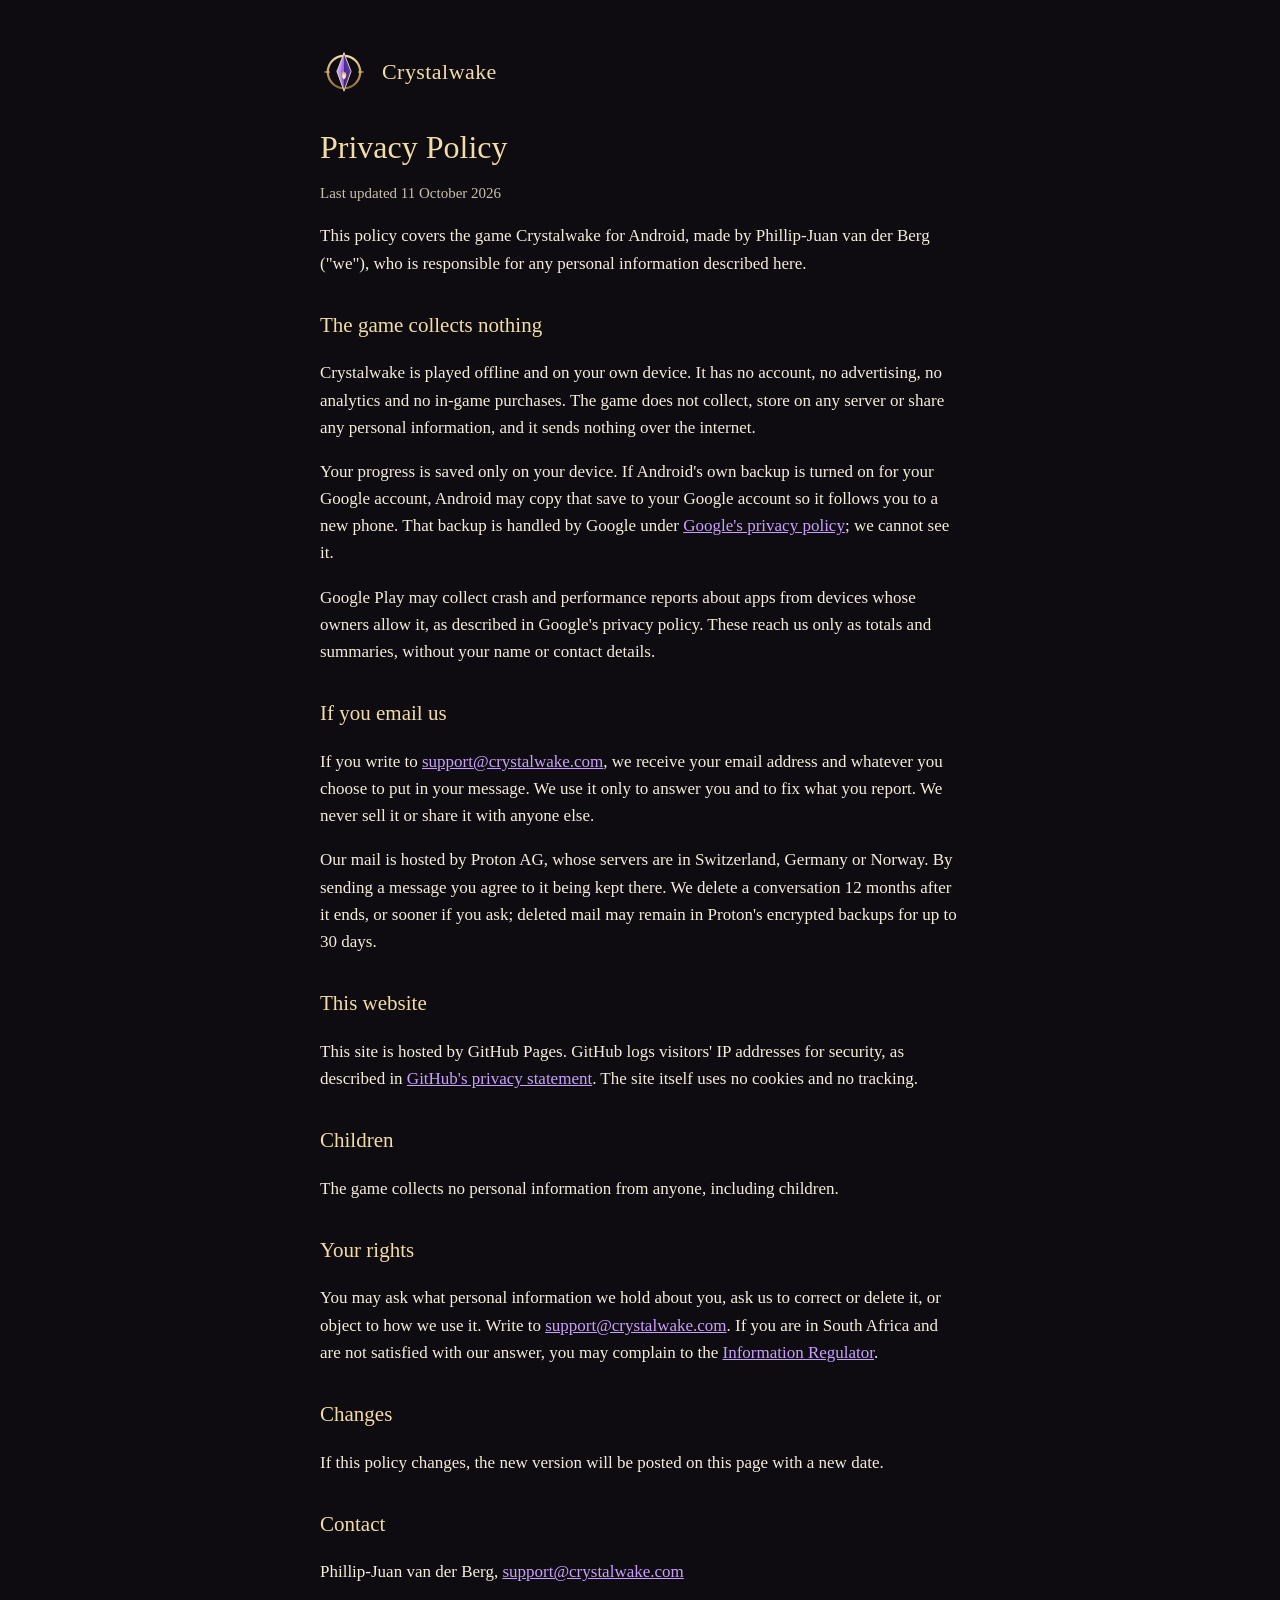
==== privacy/index.html @ 84128b28 "Crystalwake's site: the home page and the privacy policy at /privacy/" ====
<!doctype html>
<html lang="en">
<head>
<meta charset="utf-8">
<meta name="viewport" content="width=device-width, initial-scale=1">
<title>Privacy Policy, Crystalwake</title>
<meta name="description" content="Crystalwake's privacy policy: the game collects and sends no personal data.">
<link rel="icon" href="/icon.svg" type="image/svg+xml">
<link rel="stylesheet" href="/style.css">
</head>
<body>
<main>
<header><img src="/icon.svg" alt=""><a href="/">Crystalwake</a></header>
<h1>Privacy Policy</h1>
<p class="muted">Last updated 11 October 2026</p>

<p>This policy covers the game Crystalwake for Android, made by Phillip-Juan van der Berg ("we"), who is responsible for any personal information described here.</p>

<h2>The game collects nothing</h2>
<p>Crystalwake is played offline and on your own device. It has no account, no advertising, no analytics and no in-game purchases. The game does not collect, store on any server or share any personal information, and it sends nothing over the internet.</p>
<p>Your progress is saved only on your device. If Android's own backup is turned on for your Google account, Android may copy that save to your Google account so it follows you to a new phone. That backup is handled by Google under <a href="https://policies.google.com/privacy">Google's privacy policy</a>; we cannot see it.</p>
<p>Google Play may collect crash and performance reports about apps from devices whose owners allow it, as described in Google's privacy policy. These reach us only as totals and summaries, without your name or contact details.</p>

<h2>If you email us</h2>
<p>If you write to <a href="mailto:support@crystalwake.com">support@crystalwake.com</a>, we receive your email address and whatever you choose to put in your message. We use it only to answer you and to fix what you report. We never sell it or share it with anyone else.</p>
<p>Our mail is hosted by Proton AG, whose servers are in Switzerland, Germany or Norway. By sending a message you agree to it being kept there. We delete a conversation 12 months after it ends, or sooner if you ask; deleted mail may remain in Proton's encrypted backups for up to 30 days.</p>

<h2>This website</h2>
<p>This site is hosted by GitHub Pages. GitHub logs visitors' IP addresses for security, as described in <a href="https://docs.github.com/en/site-policy/privacy-policies/github-general-privacy-statement">GitHub's privacy statement</a>. The site itself uses no cookies and no tracking.</p>

<h2>Children</h2>
<p>The game collects no personal information from anyone, including children.</p>

<h2>Your rights</h2>
<p>You may ask what personal information we hold about you, ask us to correct or delete it, or object to how we use it. Write to <a href="mailto:support@crystalwake.com">support@crystalwake.com</a>. If you are in South Africa and are not satisfied with our answer, you may complain to the <a href="https://inforegulator.org.za/">Information Regulator</a>.</p>

<h2>Changes</h2>
<p>If this policy changes, the new version will be posted on this page with a new date.</p>

<h2>Contact</h2>
<p>Phillip-Juan van der Berg, <a href="mailto:support@crystalwake.com">support@crystalwake.com</a></p>
</main>
</body>
</html>
---- style.css ----
:root { --bg: #0E0C10; --ink: #F4ECDD; --muted: #C9BFAE; --gold: #F3DDA6; --violet: #C9A0FF; }
* { box-sizing: border-box; }
html { background: var(--bg); }
body { margin: 0; background: var(--bg); color: var(--ink); font: 17px/1.6 Georgia, "Times New Roman", serif; }
main { max-width: 42rem; margin: 0 auto; padding: 48px 16px 64px; }
header { display: flex; align-items: center; gap: 14px; margin-bottom: 32px; }
header img { width: 48px; height: 48px; }
header a { color: var(--gold); text-decoration: none; font-size: 22px; letter-spacing: 0.02em; }
h1 { font-size: 32px; line-height: 1.2; margin: 0 0 8px; color: var(--gold); font-weight: normal; }
h2 { font-size: 21px; margin: 32px 0 8px; color: var(--gold); font-weight: normal; }
p, li { color: var(--ink); }
.muted { color: var(--muted); font-size: 15px; }
a { color: var(--violet); }
a:focus-visible { outline: 2px solid var(--gold); outline-offset: 2px; }
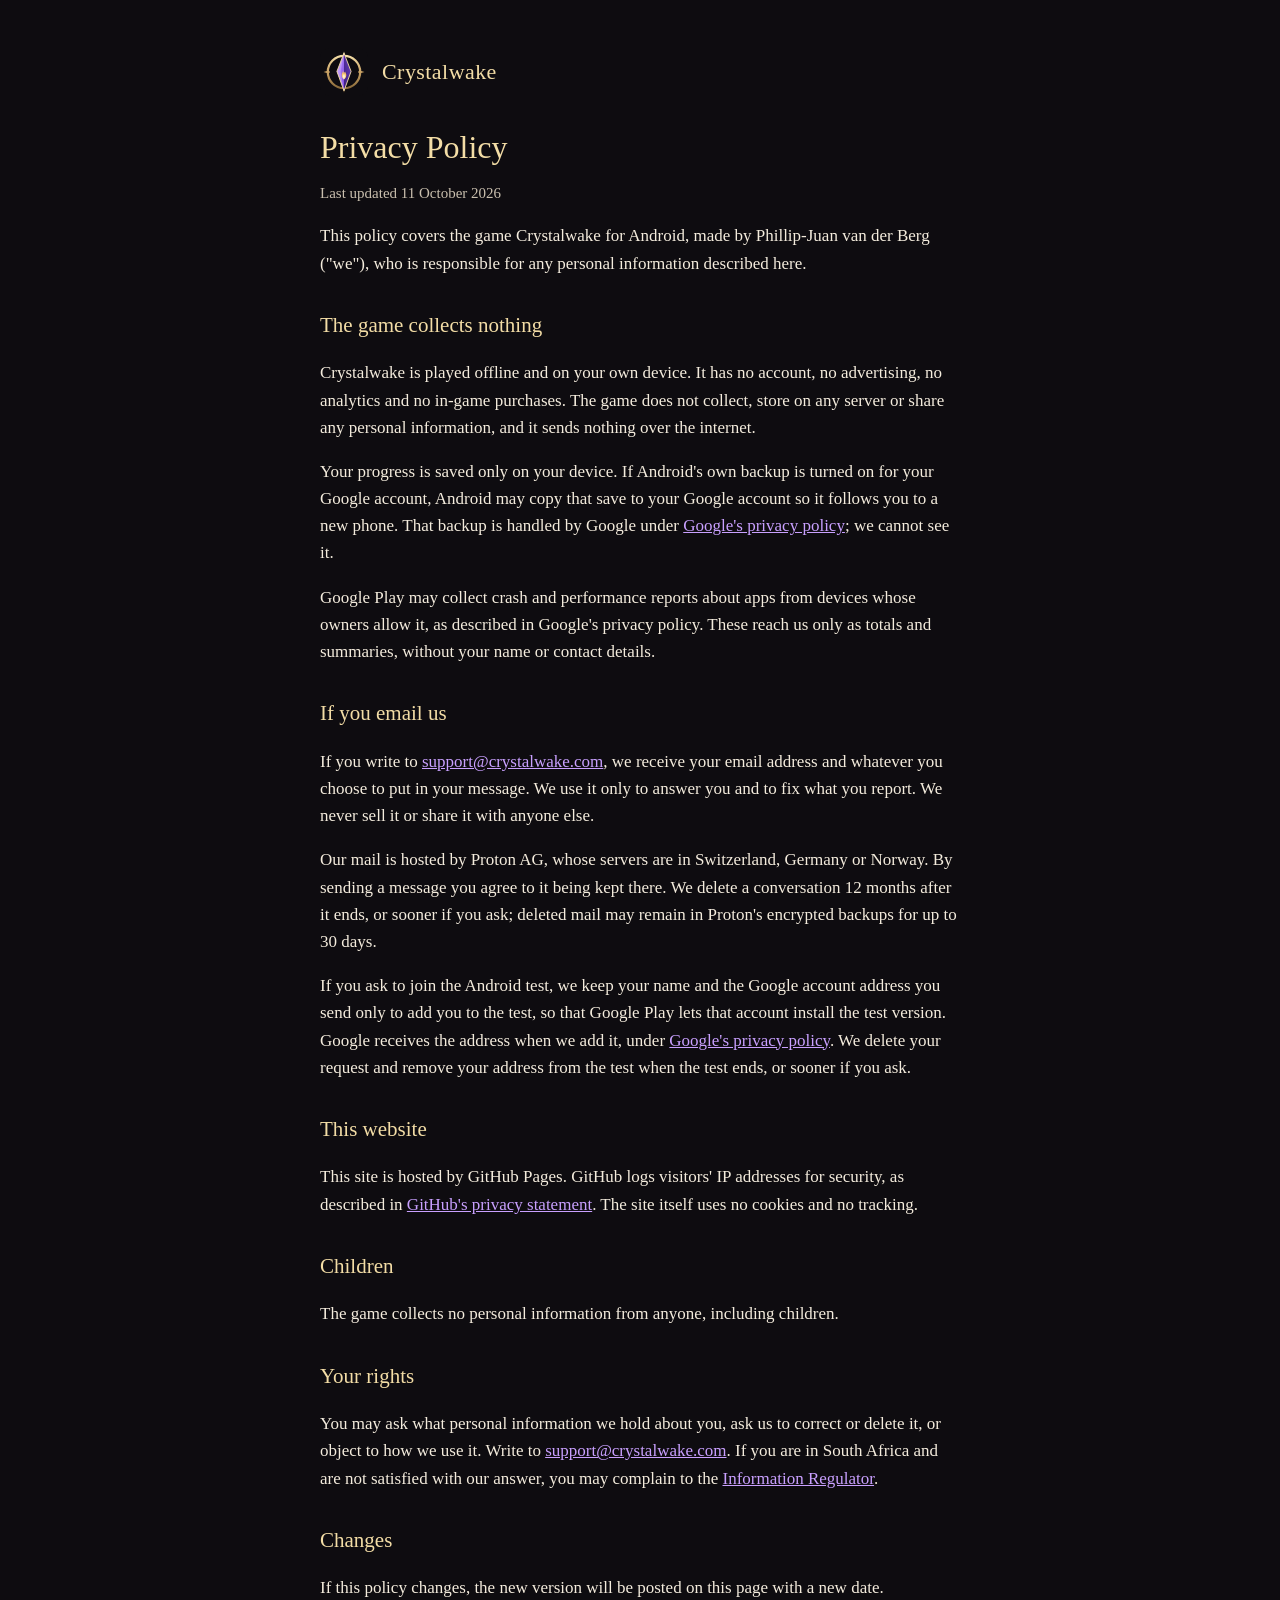
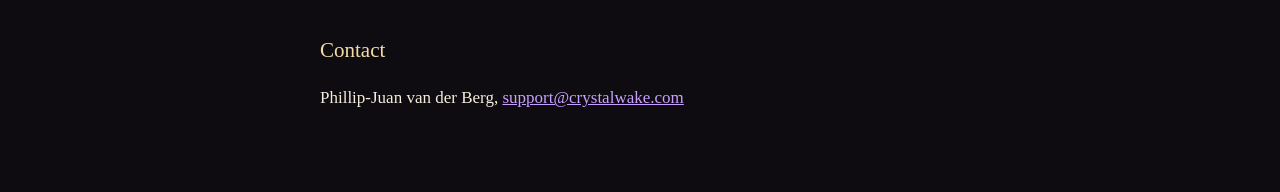
==== commit ede4703d: "Privacy: asking to join the Android test (the site's main button, G714): the name and Google account" ====
--- a/privacy/index.html
+++ b/privacy/index.html
@@ -24,6 +24,7 @@
 <h2>If you email us</h2>
 <p>If you write to <a href="mailto:support@crystalwake.com">support@crystalwake.com</a>, we receive your email address and whatever you choose to put in your message. We use it only to answer you and to fix what you report. We never sell it or share it with anyone else.</p>
 <p>Our mail is hosted by Proton AG, whose servers are in Switzerland, Germany or Norway. By sending a message you agree to it being kept there. We delete a conversation 12 months after it ends, or sooner if you ask; deleted mail may remain in Proton's encrypted backups for up to 30 days.</p>
+<p>If you ask to join the Android test, we keep your name and the Google account address you send only to add you to the test, so that Google Play lets that account install the test version. Google receives the address when we add it, under <a href="https://policies.google.com/privacy">Google's privacy policy</a>. We delete your request and remove your address from the test when the test ends, or sooner if you ask.</p>
 
 <h2>This website</h2>
 <p>This site is hosted by GitHub Pages. GitHub logs visitors' IP addresses for security, as described in <a href="https://docs.github.com/en/site-policy/privacy-policies/github-general-privacy-statement">GitHub's privacy statement</a>. The site itself uses no cookies and no tracking.</p>
